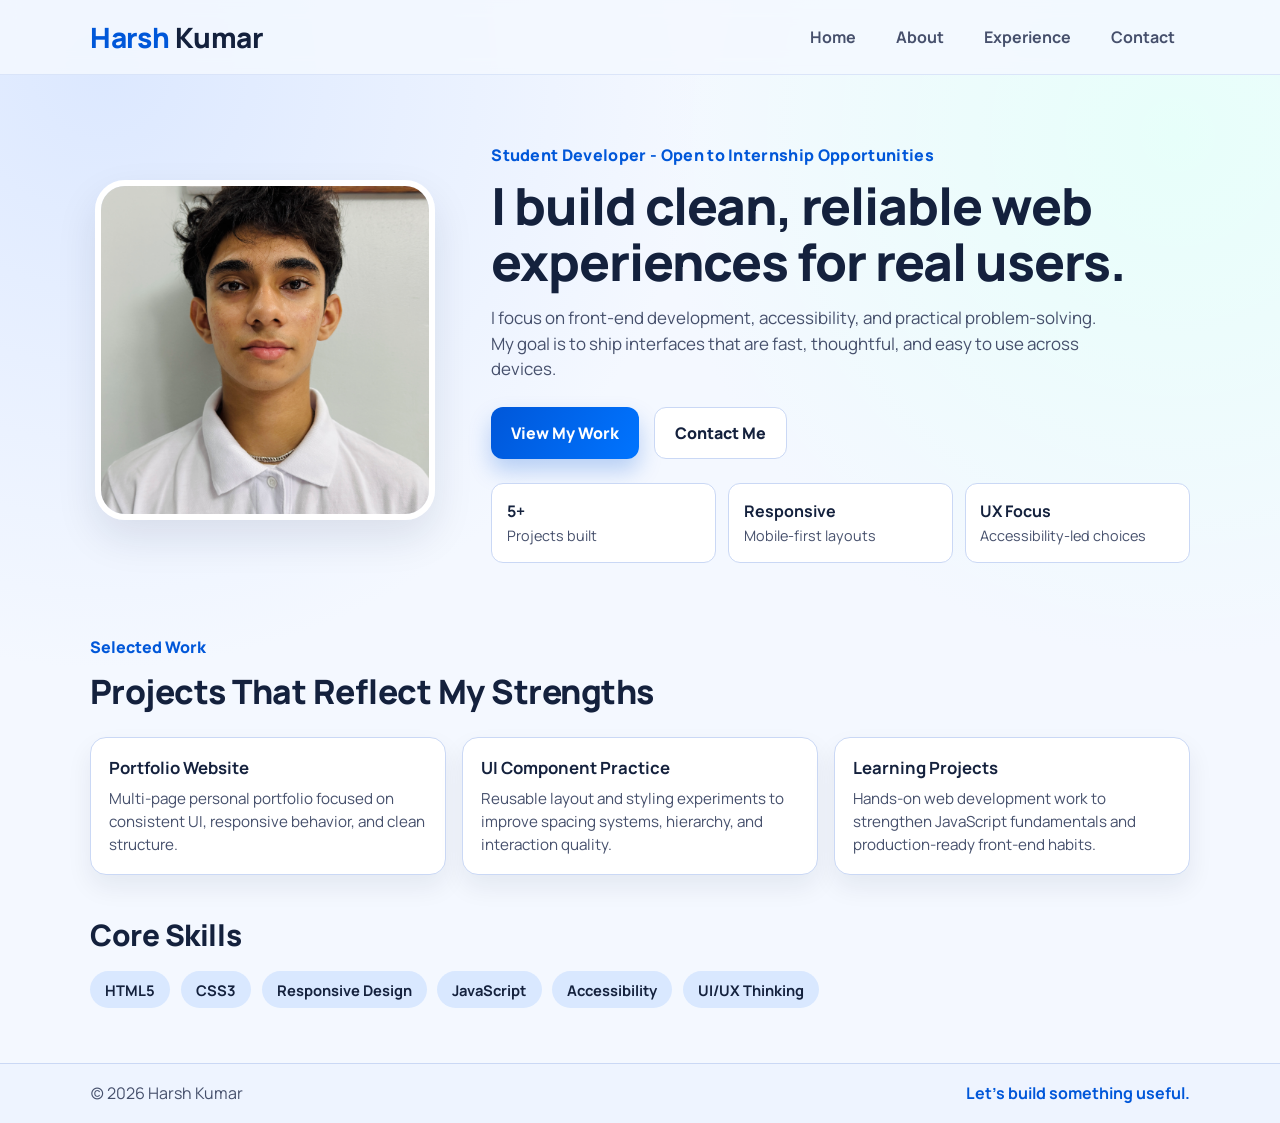
==== index.html @ cc5d3ac5 "update" ====
<!DOCTYPE html>
<html lang="en">
<head>
    <meta charset="UTF-8">
    <meta name="viewport" content="width=device-width, initial-scale=1.0">
    <title>Harsh Kumar | Student Developer Portfolio</title>
    <meta name="description" content="Portfolio of Harsh Kumar, a student developer building fast, accessible, and user-focused web experiences.">
    <link rel="stylesheet" href="home.css">
    <link rel="preconnect" href="https://fonts.googleapis.com">
    <link rel="preconnect" href="https://fonts.gstatic.com" crossorigin>
    <link href="https://fonts.googleapis.com/css2?family=Manrope:wght@400;500;600;700;800&display=swap" rel="stylesheet">
</head>
<body>
    <header class="site-header">
        <div class="container nav-wrap">
            <a class="brand" href="portfolio.html"><span>Harsh</span> Kumar</a>
            <nav aria-label="Primary">
                <ul class="nav-list">
                    <li><a class="nav-link" href="portfolio.html">Home</a></li>
                    <li><a class="nav-link" href="about.html">About</a></li>
                    <li><a class="nav-link" href="experience.html">Experience</a></li>
                    <li><a class="nav-link" href="contact.html">Contact</a></li>
                </ul>
            </nav>
        </div>
    </header>

    <main>
        <section class="hero container">
            <div class="hero-media">
                <img class="portrait" src="images/IMG_8970 2.jpg" alt="Portrait of Harsh Kumar">
            </div>
            <div class="hero-copy">
                <p class="eyebrow">Student Developer - Open to Internship Opportunities</p>
                <h1>I build clean, reliable web experiences for real users.</h1>
                <p class="intro">
                    I focus on front-end development, accessibility, and practical problem-solving.
                    My goal is to ship interfaces that are fast, thoughtful, and easy to use across devices.
                </p>
                <div class="hero-actions">
                    <a class="btn btn-primary" href="experience.html">View My Work</a>
                    <a class="btn btn-secondary" href="contact.html">Contact Me</a>
                </div>
                <div class="stats" aria-label="Portfolio highlights">
                    <article class="stat-card">
                        <h2>5+</h2>
                        <p>Projects built</p>
                    </article>
                    <article class="stat-card">
                        <h2>Responsive</h2>
                        <p>Mobile-first layouts</p>
                    </article>
                    <article class="stat-card">
                        <h2>UX Focus</h2>
                        <p>Accessibility-led choices</p>
                    </article>
                </div>
            </div>
        </section>

        <section class="featured container" aria-labelledby="featured-title">
            <div class="section-head">
                <p>Selected Work</p>
                <h2 id="featured-title">Projects That Reflect My Strengths</h2>
            </div>
            <div class="project-grid">
                <article class="project-card">
                    <h3>Portfolio Website</h3>
                    <p>Multi-page personal portfolio focused on consistent UI, responsive behavior, and clean structure.</p>
                </article>
                <article class="project-card">
                    <h3>UI Component Practice</h3>
                    <p>Reusable layout and styling experiments to improve spacing systems, hierarchy, and interaction quality.</p>
                </article>
                <article class="project-card">
                    <h3>Learning Projects</h3>
                    <p>Hands-on web development work to strengthen JavaScript fundamentals and production-ready front-end habits.</p>
                </article>
            </div>
        </section>

        <section class="skills container" aria-labelledby="skills-title">
            <h2 id="skills-title">Core Skills</h2>
            <ul class="skill-list">
                <li>HTML5</li>
                <li>CSS3</li>
                <li>Responsive Design</li>
                <li>JavaScript</li>
                <li>Accessibility</li>
                <li>UI/UX Thinking</li>
            </ul>
        </section>
    </main>

    <footer class="site-footer">
        <div class="container footer-wrap">
            <p>(c) 2026 Harsh Kumar</p>
            <a href="contact.html">Let's build something useful.</a>
        </div>
    </footer>

    <script>
        const navLinks = document.querySelectorAll(".nav-link");
        const currentPage = window.location.pathname.split("/").pop() || "portfolio.html";

        navLinks.forEach(link => {
            const href = link.getAttribute("href");
            if (href === currentPage) {
            link.classList.add("active");
            link.setAttribute("aria-current", "page");
            }
        });
    </script>
</body>
</html>
---- home.css ----
:root {
    --bg: #f4f8ff;
    --surface: #ffffff;
    --surface-alt: #e9f0ff;
    --text: #14213d;
    --muted: #46506c;
    --accent: #0057d9;
    --accent-soft: #d9e8ff;
    --border: #cad8f5;
    --radius: 16px;
    --shadow: 0 18px 40px rgba(20, 33, 61, 0.1);
}

*,
*::before,
*::after {
    box-sizing: border-box;
}

body {
    margin: 0;
    color: var(--text);
    font-family: "Manrope", sans-serif;
    line-height: 1.5;
    background: radial-gradient(circle at 8% 6%, #dce8ff 0%, transparent 38%),
        radial-gradient(circle at 92% 12%, #e7fffa 0%, transparent 34%),
        var(--bg);
}

.container {
    width: min(1100px, calc(100% - 2.5rem));
    margin: 0 auto;
}

.site-header {
    position: sticky;
    top: 0;
    z-index: 10;
    padding: 1rem 0;
    background: rgba(244, 248, 255, 0.86);
    backdrop-filter: blur(10px);
    border-bottom: 1px solid rgba(202, 216, 245, 0.6);
}

.nav-wrap {
    display: flex;
    align-items: center;
    justify-content: space-between;
    gap: 1.5rem;
}

.brand {
    font-family: "Manrope", sans-serif;
    font-size: 1.75rem;
    font-weight: 800;
    letter-spacing: -0.01em;
    color: var(--text);
    text-decoration: none;
}

.brand span {
    color: var(--accent);
}

.nav-list {
    display: flex;
    align-items: center;
    gap: 0.6rem;
    margin: 0;
    padding: 0;
    list-style: none;
}

.nav-link {
    display: inline-flex;
    align-items: center;
    justify-content: center;
    padding: 0.55rem 0.95rem;
    border-radius: 999px;
    text-decoration: none;
    color: var(--muted);
    font-weight: 700;
    transition: background-color 0.25s ease, color 0.25s ease, transform 0.25s ease;
}

.nav-link:hover {
    color: var(--text);
    background: var(--surface-alt);
    transform: translateY(-1px);
}

.nav-link.active {
    color: #ffffff;
    background: var(--accent);
}

.hero {
    padding: 4.25rem 0 2.5rem;
    display: grid;
    grid-template-columns: minmax(260px, 350px) 1fr;
    gap: 3.2rem;
    align-items: center;
}

.hero-media {
    justify-self: center;
}

.portrait {
    width: min(340px, 80vw);
    aspect-ratio: 1 / 1;
    border-radius: 30px;
    object-fit: cover;
    box-shadow: var(--shadow);
    border: 6px solid var(--surface);
    transition: transform 0.35s ease;
}

.portrait:hover {
    transform: translateY(-4px) scale(1.02);
}

.eyebrow {
    margin: 0;
    color: var(--accent);
    font-weight: 800;
    letter-spacing: 0.02em;
}

.hero-copy h1 {
    margin: 0.6rem 0 0;
    font-family: "Manrope", sans-serif;
    font-weight: 800;
    letter-spacing: -0.02em;
    font-size: clamp(2rem, 4vw, 3.45rem);
    line-height: 1.1;
}

.intro {
    margin: 1rem 0 0;
    max-width: 62ch;
    color: var(--muted);
    font-size: 1.06rem;
}

.hero-actions {
    margin-top: 1.6rem;
    display: flex;
    flex-wrap: wrap;
    gap: 0.9rem;
}

.btn {
    display: inline-flex;
    align-items: center;
    justify-content: center;
    padding: 0.8rem 1.25rem;
    border-radius: 12px;
    text-decoration: none;
    font-weight: 800;
    transition: transform 0.25s ease, box-shadow 0.25s ease, background-color 0.25s ease;
}

.btn:hover {
    transform: translateY(-2px);
}

.btn-primary {
    color: #ffffff;
    background: linear-gradient(120deg, #0057d9, #0074ff);
    box-shadow: 0 12px 22px rgba(0, 87, 217, 0.25);
}

.btn-secondary {
    color: var(--text);
    background: var(--surface);
    border: 1px solid var(--border);
}

.stats {
    margin-top: 1.5rem;
    display: grid;
    grid-template-columns: repeat(3, minmax(100px, 1fr));
    gap: 0.75rem;
}

.stat-card {
    background: var(--surface);
    border: 1px solid var(--border);
    border-radius: 12px;
    padding: 0.95rem 0.9rem;
}

.stat-card h2 {
    margin: 0;
    font-size: 1rem;
    color: var(--text);
}

.stat-card p {
    margin: 0.15rem 0 0;
    color: var(--muted);
    font-size: 0.9rem;
}

.featured {
    padding: 2rem 0;
}

.section-head p {
    margin: 0;
    color: var(--accent);
    font-weight: 800;
}

.section-head h2 {
    margin: 0.45rem 0 0;
    font-family: "Manrope", sans-serif;
    font-weight: 800;
    letter-spacing: -0.015em;
    font-size: clamp(1.45rem, 3vw, 2.1rem);
}

.project-grid {
    margin-top: 1.25rem;
    display: grid;
    grid-template-columns: repeat(3, minmax(0, 1fr));
    gap: 1rem;
}

.project-card {
    background: var(--surface);
    border: 1px solid var(--border);
    border-radius: var(--radius);
    padding: 1.1rem;
    box-shadow: 0 12px 26px rgba(20, 33, 61, 0.07);
    transition: transform 0.25s ease, box-shadow 0.25s ease;
}

.project-card:hover {
    transform: translateY(-4px);
    box-shadow: var(--shadow);
}

.project-card h3 {
    margin: 0;
    font-size: 1.05rem;
}

.project-card p {
    margin: 0.5rem 0 0;
    color: var(--muted);
    font-size: 0.95rem;
}

.skills {
    padding: 0.35rem 0 3.4rem;
}

.skills h2 {
    margin: 0;
    font-family: "Manrope", sans-serif;
    font-weight: 800;
    letter-spacing: -0.015em;
    font-size: clamp(1.35rem, 2.5vw, 1.85rem);
}

.skill-list {
    margin: 0.85rem 0 0;
    padding: 0;
    list-style: none;
    display: flex;
    flex-wrap: wrap;
    gap: 0.65rem;
}

.skill-list li {
    background: var(--accent-soft);
    color: var(--text);
    border-radius: 999px;
    padding: 0.48rem 0.95rem;
    font-weight: 700;
    font-size: 0.92rem;
}

.site-footer {
    border-top: 1px solid var(--border);
    background: #eef4ff;
}

.footer-wrap {
    padding: 1.1rem 0;
    display: flex;
    align-items: center;
    justify-content: space-between;
    gap: 0.7rem;
}

.footer-wrap p {
    margin: 0;
    color: var(--muted);
}

.footer-wrap a {
    color: var(--accent);
    text-decoration: none;
    font-weight: 700;
}

@media (max-width: 960px) {
    .hero {
        grid-template-columns: 1fr;
        gap: 2rem;
        text-align: center;
        padding-top: 3rem;
    }

    .hero-copy h1 {
        margin-inline: auto;
        max-width: 17ch;
    }

    .intro {
        margin-inline: auto;
    }

    .hero-actions {
        justify-content: center;
    }

    .stats {
        grid-template-columns: 1fr;
        max-width: 350px;
        margin-inline: auto;
    }

    .project-grid {
        grid-template-columns: 1fr 1fr;
    }
}

@media (max-width: 640px) {
    .site-header {
        position: static;
    }

    .nav-wrap {
        flex-direction: column;
        align-items: flex-start;
    }

    .nav-list {
        flex-wrap: wrap;
    }

    .project-grid {
        grid-template-columns: 1fr;
    }

    .footer-wrap {
        flex-direction: column;
        align-items: flex-start;
    }
}
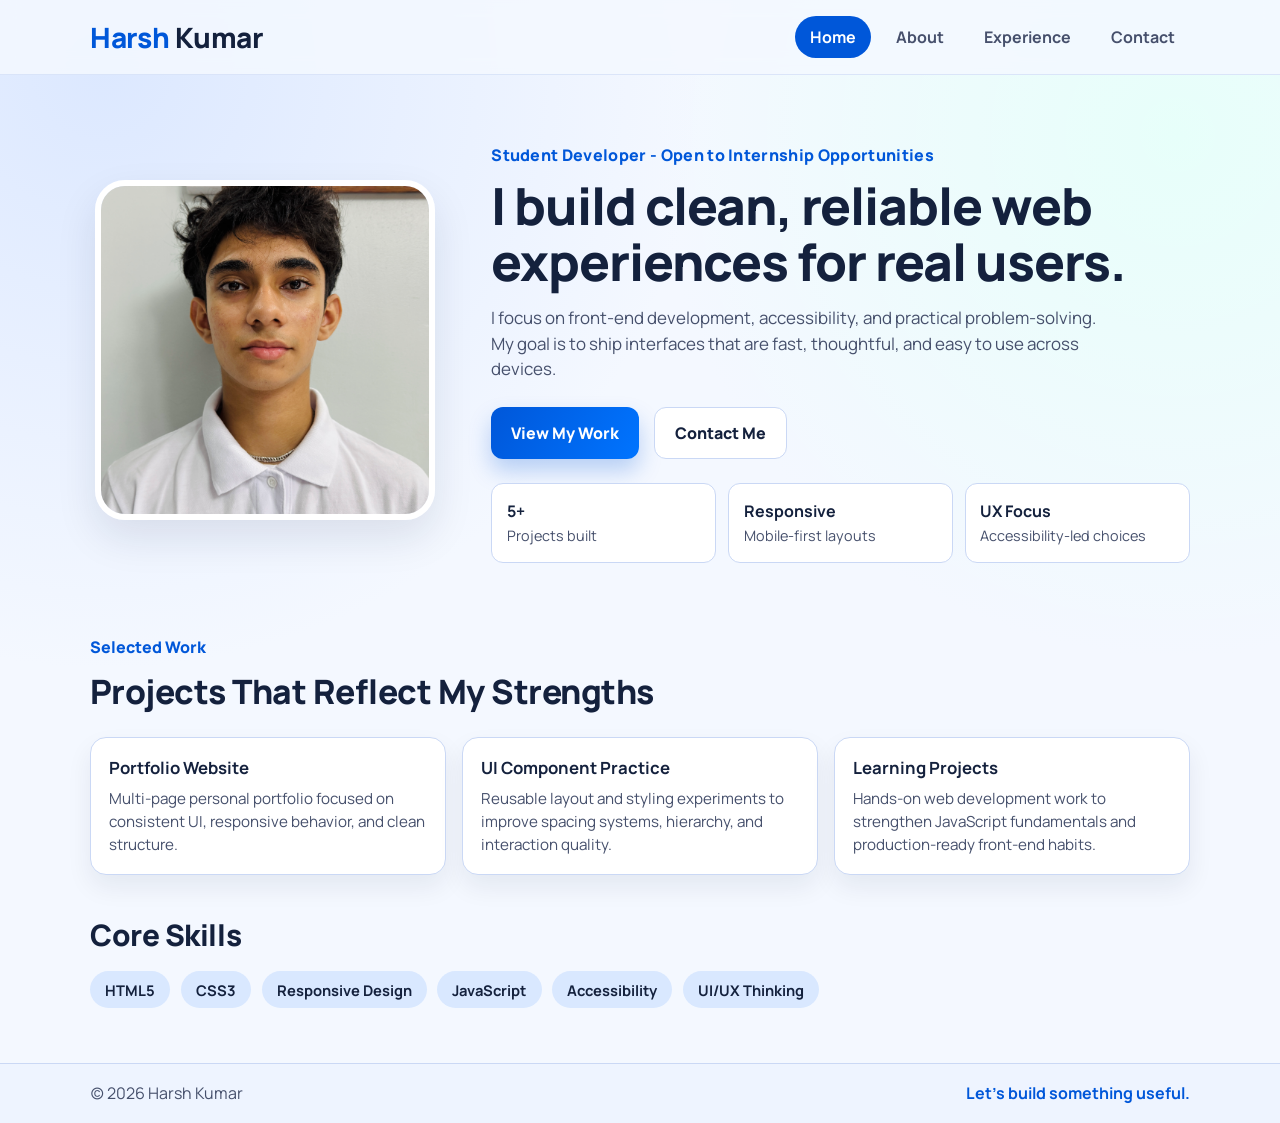
==== commit 458f9fd8: "update" ====
--- a/index.html
+++ b/index.html
@@ -13,10 +13,10 @@
 <body>
     <header class="site-header">
         <div class="container nav-wrap">
-            <a class="brand" href="portfolio.html"><span>Harsh</span> Kumar</a>
+            <a class="brand" href="index.html"><span>Harsh</span> Kumar</a>
             <nav aria-label="Primary">
                 <ul class="nav-list">
-                    <li><a class="nav-link" href="portfolio.html">Home</a></li>
+                    <li><a class="nav-link" href="index.html">Home</a></li>
                     <li><a class="nav-link" href="about.html">About</a></li>
                     <li><a class="nav-link" href="experience.html">Experience</a></li>
                     <li><a class="nav-link" href="contact.html">Contact</a></li>
@@ -101,7 +101,7 @@
 
     <script>
         const navLinks = document.querySelectorAll(".nav-link");
-        const currentPage = window.location.pathname.split("/").pop() || "portfolio.html";
+        const currentPage = window.location.pathname.split("/").pop() || "index.html";
 
         navLinks.forEach(link => {
             const href = link.getAttribute("href");
